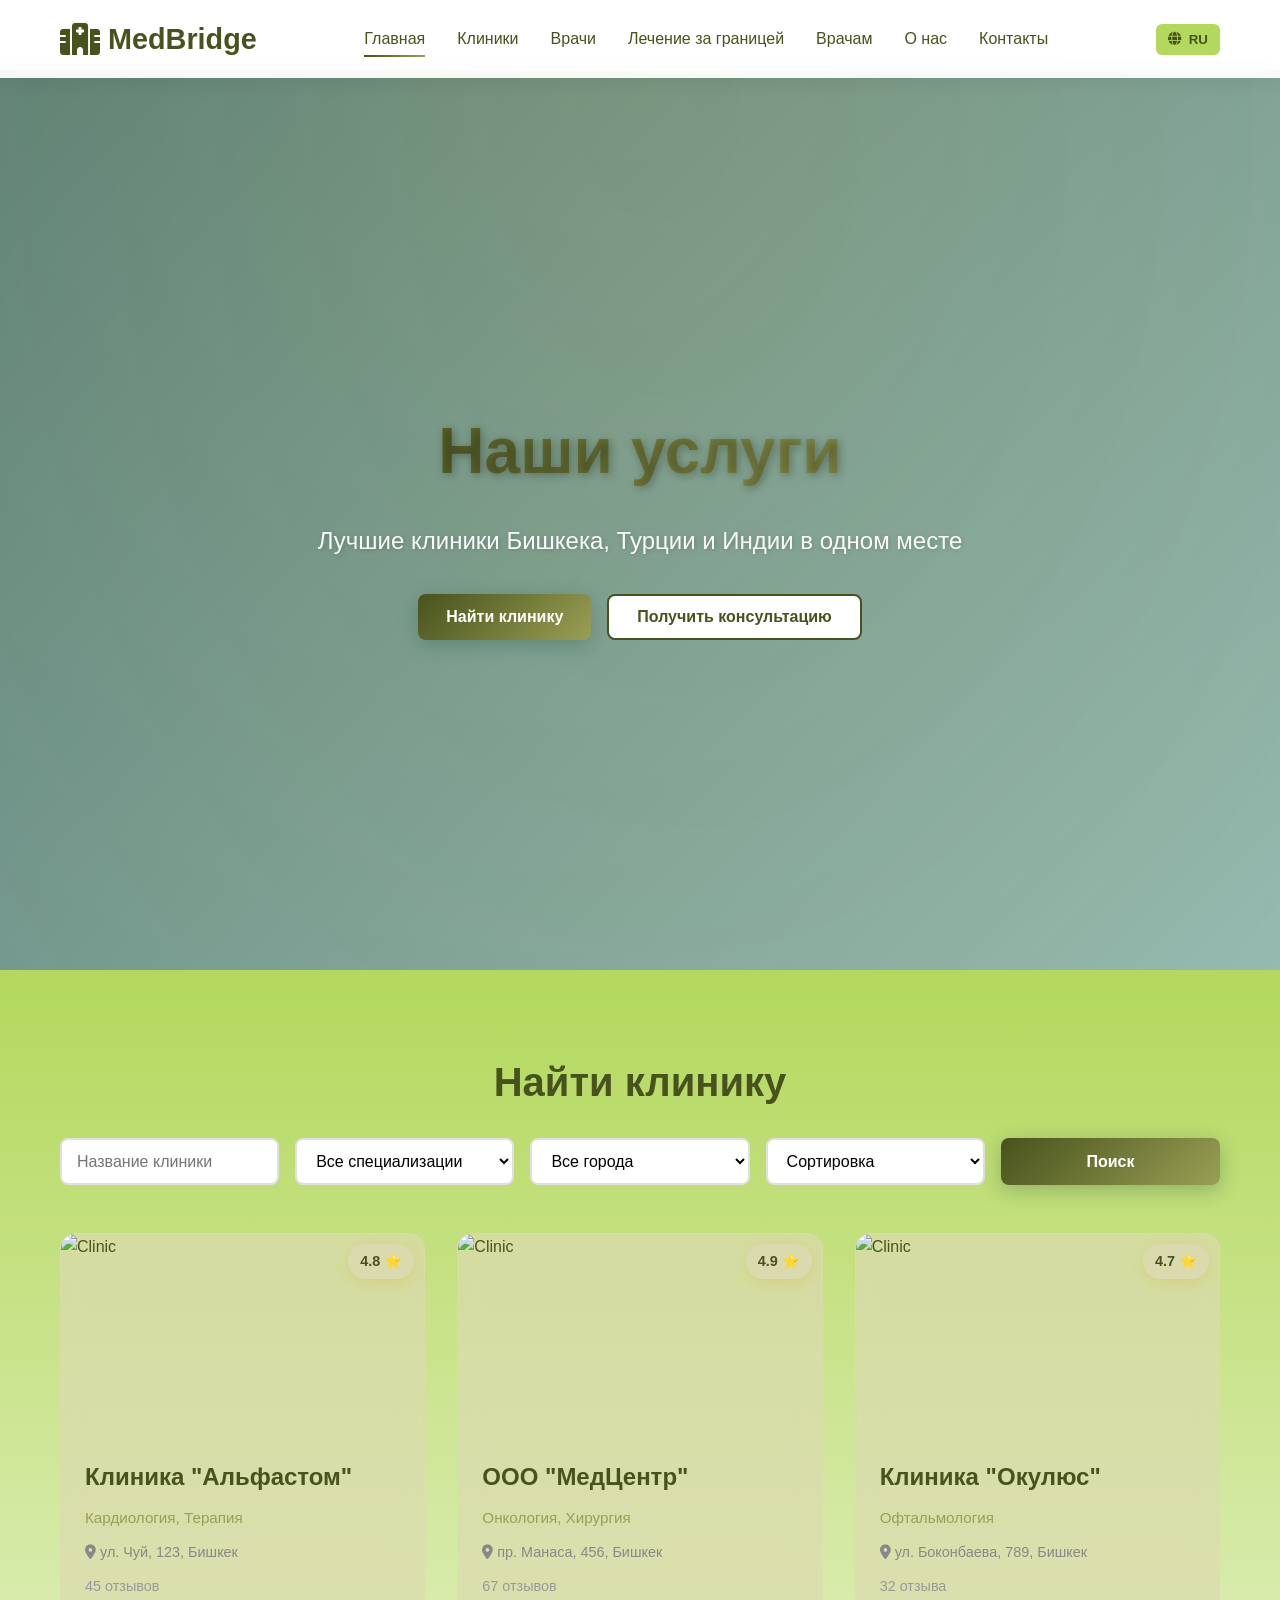
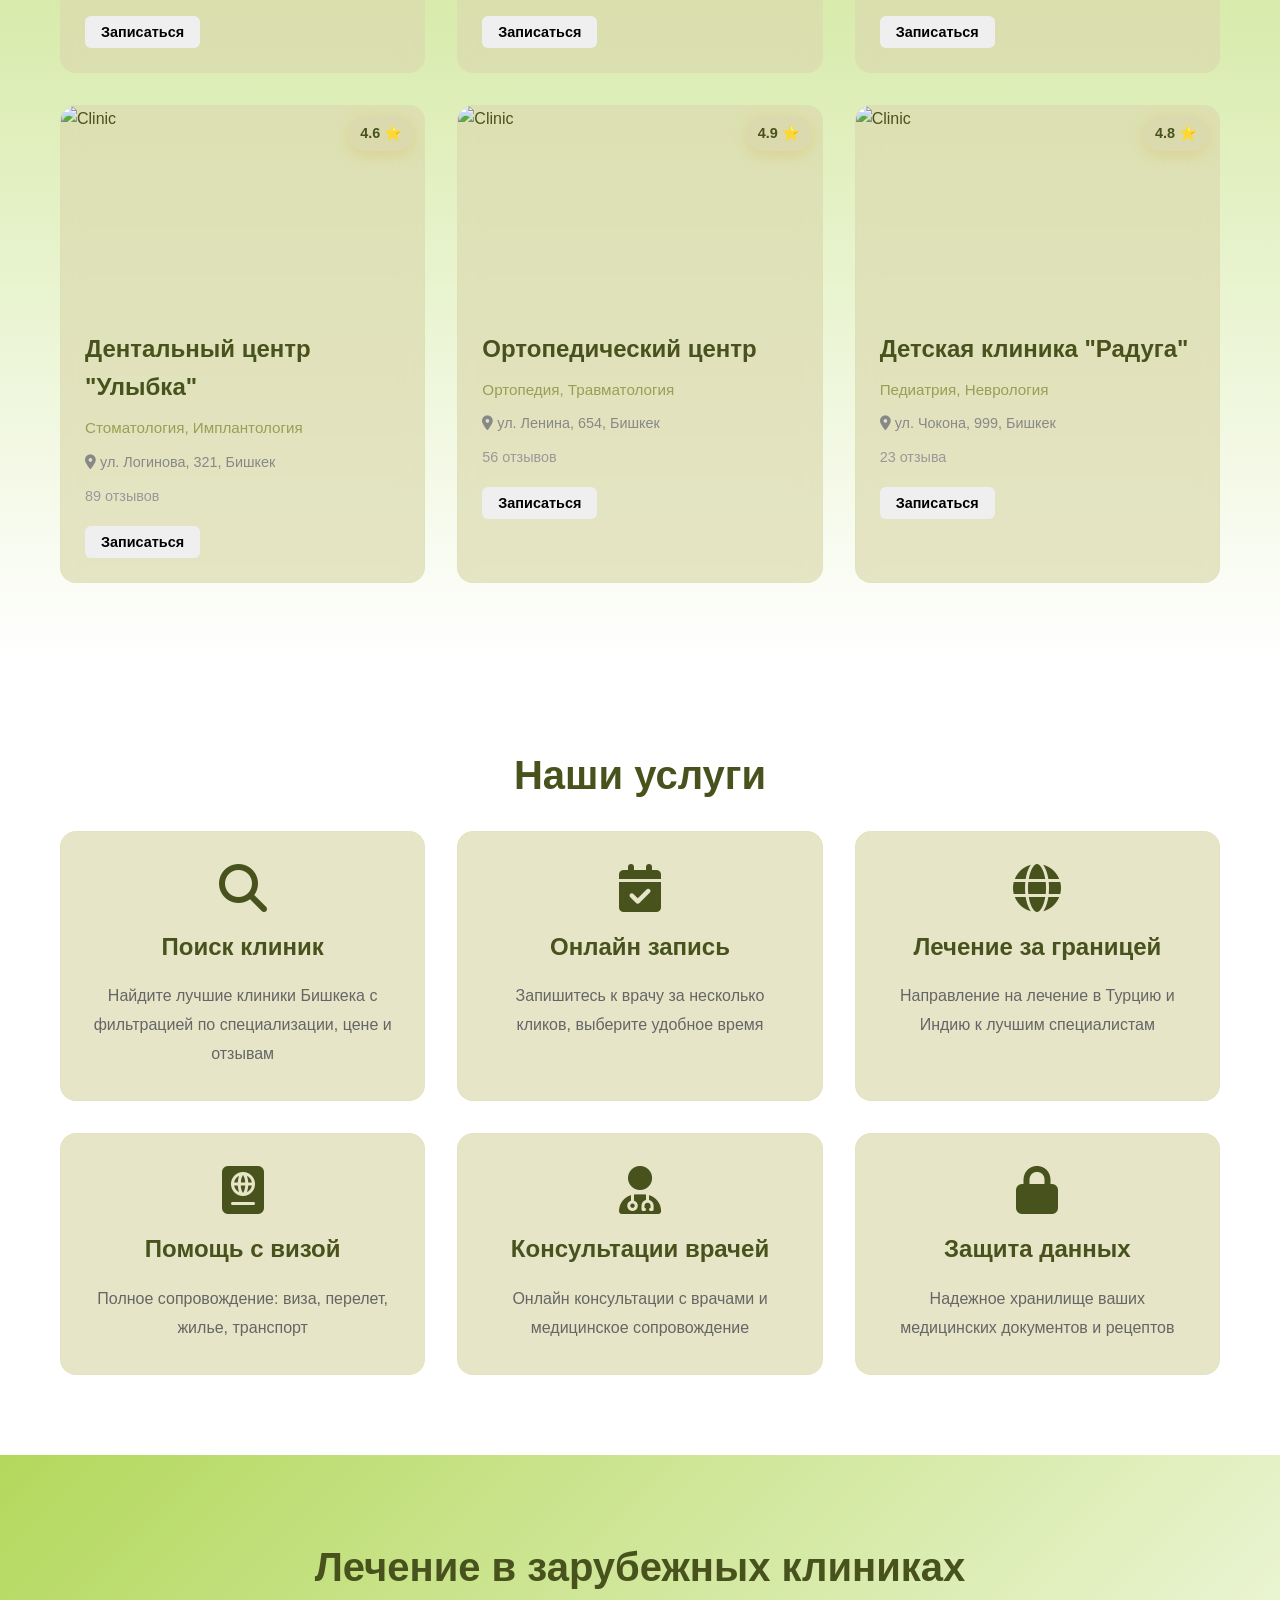
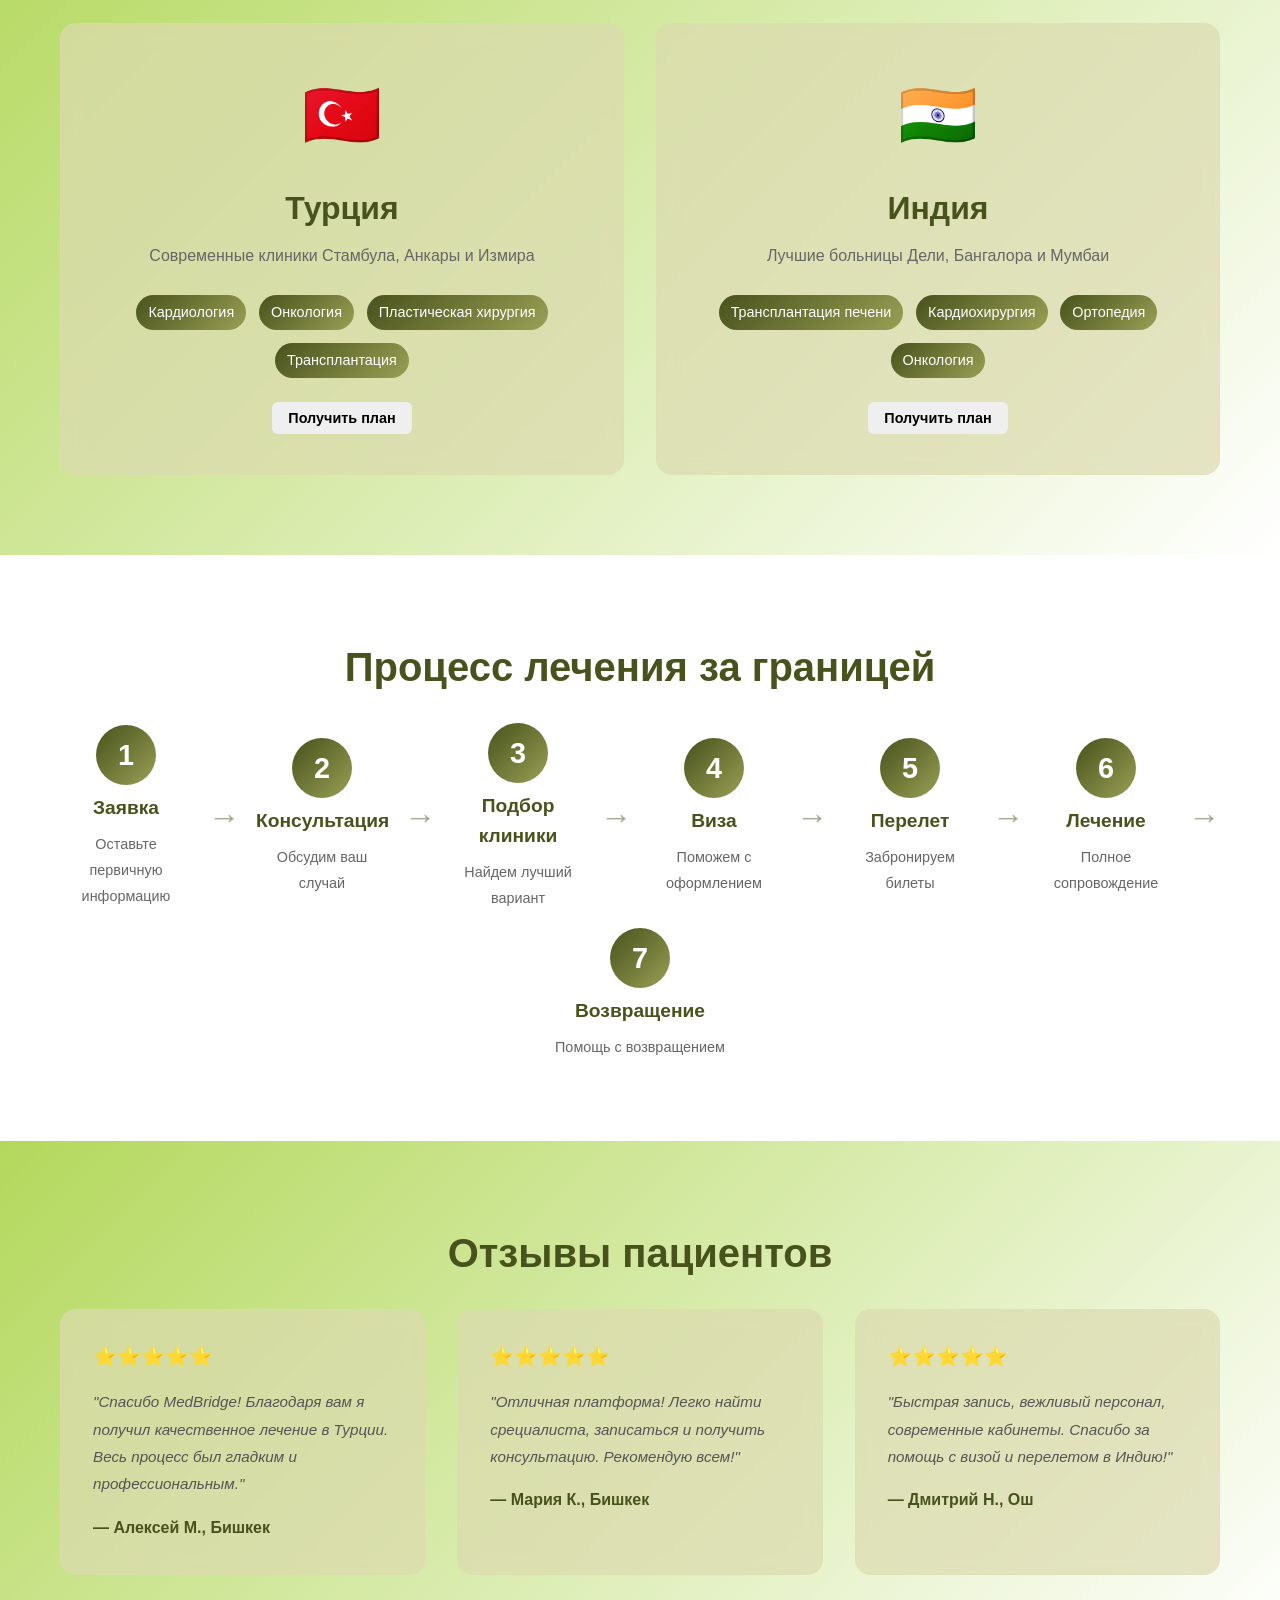
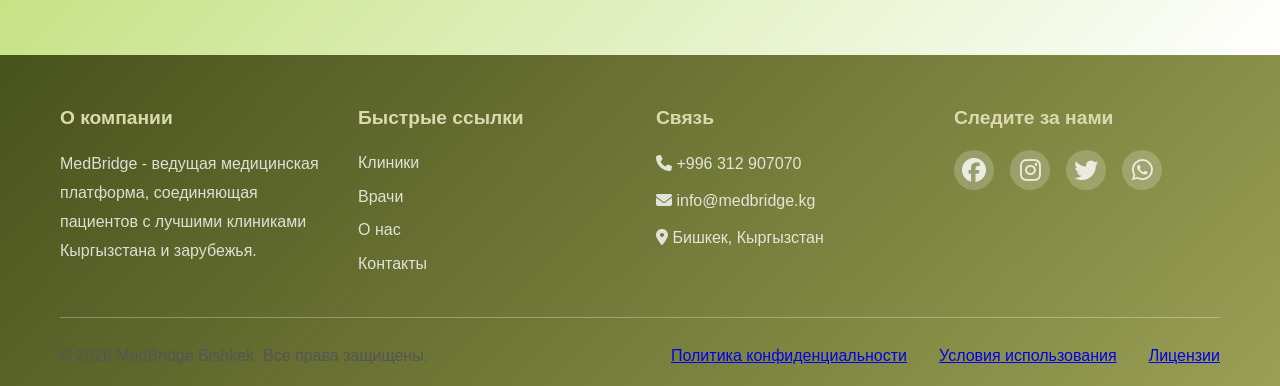
==== us-project-git/index.html @ 0f848c54 "first commit" ====
<!DOCTYPE html>
<html lang="ru">
<head>
    <meta charset="UTF-8">
    <meta name="viewport" content="width=device-width, initial-scale=1.0">
    <title>MedBridge Bishkek - Медицинская платформа</title>
    <link rel="stylesheet" href="styles.css">
    <link rel="stylesheet" href="https://cdnjs.cloudflare.com/ajax/libs/font-awesome/6.4.0/css/all.min.css">
</head>
<body>
    <!-- Header с навигацией -->
    <header class="header">
        <div class="container">
            <div class="header-content">
                <div class="logo">
                    <i class="fas fa-hospital"></i>
                    <span>MedBridge</span>
                </div>
                
                <nav class="nav-menu">
                    <a href="index.html" class="nav-link active" data-i18n="navHome">Главная</a>
                    <a href="clinics.html" class="nav-link" data-i18n="navClinics">Клиники</a>
                    <a href="doctors.html" class="nav-link" data-i18n="navDoctors">Врачи</a>
                    <a href="abroad-treatment.html" class="nav-link" data-i18n="navAbroad">Лечение за границей</a>
                    <a href="doctors-section.html" class="nav-link" data-i18n="navDoctorsSection">Врачам</a>
                    <a href="about-us.html" class="nav-link" data-i18n="navAbout">О нас</a>
                    <a href="#" class="nav-link" data-i18n="navContacts">Контакты</a>
                </nav>

                <div class="header-right">
                    <div class="language-selector">
                        <button class="lang-btn">
                            <i class="fas fa-globe"></i>
                            <span id="currentLang">РУ</span>
                        </button>
                        <div class="lang-menu">
                            <button class="lang-option" data-lang="ru">Русский</button>
                            <button class="lang-option" data-lang="ky">Кыргызский</button>
                            <button class="lang-option" data-lang="en">English</button>
                        </div>
                    </div>
                    <button class="burger-menu">
                        <span></span>
                        <span></span>
                        <span></span>
                    </button>
                </div>
            </div>
        </div>
    </header>

    <!-- Hero Section -->
    <section class="hero">
        <div class="hero-content">
            <h1 class="hero-title" data-i18n="ourServices">Ваш надежный мост к качественной медицине</h1>
            <p class="hero-subtitle">Лучшие клиники Бишкека, Турции и Индии в одном месте</p>
            <div class="hero-buttons">
                <button class="btn btn-primary" onclick="document.getElementById('clinics-search').scrollIntoView({behavior: 'smooth'})">
                    <span data-i18n="findClinic">Найти клинику</span>
                </button>
                <button class="btn btn-secondary" data-i18n="getConsultation">Получить консультацию</button>
            </div>
        </div>
    </section>

    <!-- Поиск клиник -->
    <section class="search-clinics" id="clinics-search">
        <div class="container">
            <h2 data-i18n="findClinic">Найти клинику</h2>
            <div class="search-filters">
                <div class="filter-group">
                    <input type="text" placeholder="Название клиники" class="filter-input" data-i18n-placeholder="clinicName">
                </div>
                <div class="filter-group">
                    <select class="filter-select">
                        <option data-i18n="allSpecialties">Все специализации</option>
                        <option>Кардиология</option>
                        <option>Онкология</option>
                        <option>Стоматология</option>
                        <option>Офтальмология</option>
                        <option>Ортопедия</option>
                    </select>
                </div>
                <div class="filter-group">
                    <select class="filter-select">
                        <option data-i18n="allCities">Все города</option>
                        <option>Бишкек</option>
                        <option>Ош</option>
                    </select>
                </div>
                <div class="filter-group">
                    <select class="filter-select">
                        <option data-i18n="sort">Сортировка</option>
                        <option>По рейтингу</option>
                        <option>По цене</option>
                        <option>Новые</option>
                    </select>
                </div>
                <button class="btn btn-primary" data-i18n="search">Поиск</button>
            </div>

            <!-- Карточки клиник -->
            <div class="clinics-grid">
                <div class="clinic-card glass">
                    <div class="clinic-image">
                        <img src="https://via.placeholder.com/300x200?text=Clinic+1" alt="Clinic">
                        <span class="rating-badge">4.8 ⭐</span>
                    </div>
                    <div class="clinic-info">
                        <h3>Клиника "Альфастом"</h3>
                        <p class="specialty">Кардиология, Терапия</p>
                        <p class="location"><i class="fas fa-map-marker-alt"></i> ул. Чуй, 123, Бишкек</p>
                        <p class="rating-text">45 отзывов</p>
                        <button class="btn btn-small" data-i18n="book">Записаться</button>
                    </div>
                </div>

                <div class="clinic-card glass">
                    <div class="clinic-image">
                        <img src="https://via.placeholder.com/300x200?text=Clinic+2" alt="Clinic">
                        <span class="rating-badge">4.9 ⭐</span>
                    </div>
                    <div class="clinic-info">
                        <h3>ООО "МедЦентр"</h3>
                        <p class="specialty">Онкология, Хирургия</p>
                        <p class="location"><i class="fas fa-map-marker-alt"></i> пр. Манаса, 456, Бишкек</p>
                        <p class="rating-text">67 отзывов</p>
                        <button class="btn btn-small" data-i18n="book">Записаться</button>
                    </div>
                </div>

                <div class="clinic-card glass">
                    <div class="clinic-image">
                        <img src="https://via.placeholder.com/300x200?text=Clinic+3" alt="Clinic">
                        <span class="rating-badge">4.7 ⭐</span>
                    </div>
                    <div class="clinic-info">
                        <h3>Клиника "Окулюс"</h3>
                        <p class="specialty">Офтальмология</p>
                        <p class="location"><i class="fas fa-map-marker-alt"></i> ул. Боконбаева, 789, Бишкек</p>
                        <p class="rating-text">32 отзыва</p>
                        <button class="btn btn-small" data-i18n="book">Записаться</button>
                    </div>
                </div>

                <div class="clinic-card glass">
                    <div class="clinic-image">
                        <img src="https://via.placeholder.com/300x200?text=Clinic+4" alt="Clinic">
                        <span class="rating-badge">4.6 ⭐</span>
                    </div>
                    <div class="clinic-info">
                        <h3>Дентальный центр "Улыбка"</h3>
                        <p class="specialty">Стоматология, Имплантология</p>
                        <p class="location"><i class="fas fa-map-marker-alt"></i> ул. Логинова, 321, Бишкек</p>
                        <p class="rating-text">89 отзывов</p>
                        <button class="btn btn-small" data-i18n="book">Записаться</button>
                    </div>
                </div>

                <div class="clinic-card glass">
                    <div class="clinic-image">
                        <img src="https://via.placeholder.com/300x200?text=Clinic+5" alt="Clinic">
                        <span class="rating-badge">4.9 ⭐</span>
                    </div>
                    <div class="clinic-info">
                        <h3>Ортопедический центр</h3>
                        <p class="specialty">Ортопедия, Травматология</p>
                        <p class="location"><i class="fas fa-map-marker-alt"></i> ул. Ленина, 654, Бишкек</p>
                        <p class="rating-text">56 отзывов</p>
                        <button class="btn btn-small" data-i18n="book">Записаться</button>
                    </div>
                </div>

                <div class="clinic-card glass">
                    <div class="clinic-image">
                        <img src="https://via.placeholder.com/300x200?text=Clinic+6" alt="Clinic">
                        <span class="rating-badge">4.8 ⭐</span>
                    </div>
                    <div class="clinic-info">
                        <h3>Детская клиника "Радуга"</h3>
                        <p class="specialty">Педиатрия, Неврология</p>
                        <p class="location"><i class="fas fa-map-marker-alt"></i> ул. Чокона, 999, Бишкек</p>
                        <p class="rating-text">23 отзыва</p>
                        <button class="btn btn-small" data-i18n="book">Записаться</button>
                    </div>
                </div>
            </div>
        </div>
    </section>

    <!-- Услуги платформы -->
    <section class="services">
        <div class="container">
            <h2 data-i18n="ourServices">Наши услуги</h2>
            <div class="services-grid">
                <div class="service-card glass">
                    <i class="fas fa-search"></i>
                    <h3>Поиск клиник</h3>
                    <p>Найдите лучшие клиники Бишкека с фильтрацией по специализации, цене и отзывам</p>
                </div>

                <div class="service-card glass">
                    <i class="fas fa-calendar-check"></i>
                    <h3>Онлайн запись</h3>
                    <p>Запишитесь к врачу за несколько кликов, выберите удобное время</p>
                </div>

                <div class="service-card glass">
                    <i class="fas fa-globe"></i>
                    <h3>Лечение за границей</h3>
                    <p>Направление на лечение в Турцию и Индию к лучшим специалистам</p>
                </div>

                <div class="service-card glass">
                    <i class="fas fa-passport"></i>
                    <h3>Помощь с визой</h3>
                    <p>Полное сопровождение: виза, перелет, жилье, транспорт</p>
                </div>

                <div class="service-card glass">
                    <i class="fas fa-user-doctor"></i>
                    <h3>Консультации врачей</h3>
                    <p>Онлайн консультации с врачами и медицинское сопровождение</p>
                </div>

                <div class="service-card glass">
                    <i class="fas fa-lock"></i>
                    <h3>Защита данных</h3>
                    <p>Надежное хранилище ваших медицинских документов и рецептов</p>
                </div>
            </div>
        </div>
    </section>

    <!-- Лечение за границей -->
    <section class="abroad-section">
        <div class="container">
            <h2>Лечение в зарубежных клиниках</h2>
            <div class="countries-grid">
                <div class="country-card glass">
                    <div class="country-flag">🇹🇷</div>
                    <h3>Турция</h3>
                    <p class="country-desc">Современные клиники Стамбула, Анкары и Измира</p>
                    <div class="specialties">
                        <span class="specialty-tag">Кардиология</span>
                        <span class="specialty-tag">Онкология</span>
                        <span class="specialty-tag">Пластическая хирургия</span>
                        <span class="specialty-tag">Трансплантация</span>
                    </div>
                    <button class="btn btn-small">Получить план</button>
                </div>

                <div class="country-card glass">
                    <div class="country-flag">🇮🇳</div>
                    <h3>Индия</h3>
                    <p class="country-desc">Лучшие больницы Дели, Бангалора и Мумбаи</p>
                    <div class="specialties">
                        <span class="specialty-tag">Трансплантация печени</span>
                        <span class="specialty-tag">Кардиохирургия</span>
                        <span class="specialty-tag">Ортопедия</span>
                        <span class="specialty-tag">Онкология</span>
                    </div>
                    <button class="btn btn-small">Получить план</button>
                </div>
            </div>
        </div>
    </section>

    <!-- Процесс лечения за границей -->
    <section class="treatment-process">
        <div class="container">
            <h2>Процесс лечения за границей</h2>
            <div class="process-steps">
                <div class="step">
                    <div class="step-number">1</div>
                    <h4>Заявка</h4>
                    <p>Оставьте первичную информацию</p>
                </div>
                <div class="step-arrow">→</div>
                <div class="step">
                    <div class="step-number">2</div>
                    <h4>Консультация</h4>
                    <p>Обсудим ваш случай</p>
                </div>
                <div class="step-arrow">→</div>
                <div class="step">
                    <div class="step-number">3</div>
                    <h4>Подбор клиники</h4>
                    <p>Найдем лучший вариант</p>
                </div>
                <div class="step-arrow">→</div>
                <div class="step">
                    <div class="step-number">4</div>
                    <h4>Виза</h4>
                    <p>Поможем с оформлением</p>
                </div>
                <div class="step-arrow">→</div>
                <div class="step">
                    <div class="step-number">5</div>
                    <h4>Перелет</h4>
                    <p>Забронируем билеты</p>
                </div>
                <div class="step-arrow">→</div>
                <div class="step">
                    <div class="step-number">6</div>
                    <h4>Лечение</h4>
                    <p>Полное сопровождение</p>
                </div>
                <div class="step-arrow">→</div>
                <div class="step">
                    <div class="step-number">7</div>
                    <h4>Возвращение</h4>
                    <p>Помощь с возвращением</p>
                </div>
            </div>
        </div>
    </section>

    <!-- Отзывы пациентов -->
    <section class="reviews">
        <div class="container">
            <h2>Отзывы пациентов</h2>
            <div class="reviews-grid">
                <div class="review-card glass">
                    <div class="review-rating">⭐⭐⭐⭐⭐</div>
                    <p class="review-text">"Спасибо MedBridge! Благодаря вам я получил качественное лечение в Турции. Весь процесс был гладким и профессиональным."</p>
                    <p class="review-author">— Алексей М., Бишкек</p>
                </div>

                <div class="review-card glass">
                    <div class="review-rating">⭐⭐⭐⭐⭐</div>
                    <p class="review-text">"Отличная платформа! Легко найти срециалиста, записаться и получить консультацию. Рекомендую всем!"</p>
                    <p class="review-author">— Мария К., Бишкек</p>
                </div>

                <div class="review-card glass">
                    <div class="review-rating">⭐⭐⭐⭐⭐</div>
                    <p class="review-text">"Быстрая запись, вежливый персонал, современные кабинеты. Спасибо за помощь с визой и перелетом в Индию!"</p>
                    <p class="review-author">— Дмитрий Н., Ош</p>
                </div>
            </div>
        </div>
    </section>

    <!-- Модальное окно записи -->
    <div id="appointmentModal" class="modal">
        <div class="modal-content glass">
            <span class="modal-close">&times;</span>
            <h2>Запись к врачу</h2>
            <form class="appointment-form">
                <input type="text" placeholder="Ваше имя" required>
                <input type="email" placeholder="Ваш email" required>
                <input type="tel" placeholder="Номер телефона" required>
                <select required>
                    <option>Выберите дату</option>
                    <option>2026-03-05</option>
                    <option>2026-03-06</option>
                    <option>2026-03-07</option>
                </select>
                <select required>
                    <option>Выберите время</option>
                    <option>09:00</option>
                    <option>10:00</option>
                    <option>14:00</option>
                    <option>15:30</option>
                </select>
                <textarea placeholder="Описание症состояния" rows="4"></textarea>
                <button type="submit" class="btn btn-primary">Записаться</button>
            </form>
        </div>
    </div>

    <!-- Footer -->
    <footer class="footer">
        <div class="container">
            <div class="footer-grid">
                <div class="footer-section">
                    <h4>О компании</h4>
                    <p>MedBridge - ведущая медицинская платформа, соединяющая пациентов с лучшими клиниками Кыргызстана и зарубежья.</p>
                </div>

                <div class="footer-section">
                    <h4>Быстрые ссылки</h4>
                    <ul>
                        <li><a href="#">Клиники</a></li>
                        <li><a href="#">Врачи</a></li>
                        <li><a href="#">О нас</a></li>
                        <li><a href="#">Контакты</a></li>
                    </ul>
                </div>

                <div class="footer-section">
                    <h4>Связь</h4>
                    <p><i class="fas fa-phone"></i> +996 312 907070</p>
                    <p><i class="fas fa-envelope"></i> info@medbridge.kg</p>
                    <p><i class="fas fa-map-marker-alt"></i> Бишкек, Кыргызстан</p>
                </div>

                <div class="footer-section">
                    <h4>Следите за нами</h4>
                    <div class="social-links">
                        <a href="#"><i class="fab fa-facebook"></i></a>
                        <a href="#"><i class="fab fa-instagram"></i></a>
                        <a href="#"><i class="fab fa-twitter"></i></a>
                        <a href="#"><i class="fab fa-whatsapp"></i></a>
                    </div>
                </div>
            </div>

            <div class="footer-bottom">
                <p>&copy; 2026 MedBridge Bishkek. Все права защищены.</p>
                <div class="footer-links">
                    <a href="#">Политика конфиденциальности</a>
                    <a href="#">Условия использования</a>
                    <a href="#">Лицензии</a>
                </div>
            </div>
        </div>
    </footer>

    <script src="script.js"></script>
</body>
</html>
---- us-project-git/styles.css ----
/* ================================
   ПЕРЕМЕННЫЕ И БАЗОВЫЕ СТИЛИ
   ================================ */

:root {
    /* updated palette: Verdun Green, Green Smoke, Orinoco, Eggshell */
    --primary-color: #48521C;      /* Verdun Green - main dark color */
    --secondary-color: #999F54;    /* Green Smoke - secondary/link color */
    --accent-color: #DBDAAF;       /* Orinoco - accents/highlights */
    --light-bg: #b3d85c;           /* Eggshell - very light background */
    --dark-text: #48521C;          /* dark text same as primary */
    --glass-bg: rgba(220, 218, 175, 0.7);  /* Orinoco translucent */
    --glass-border: rgba(220, 218, 175, 0.3);
    --shadow: 0 10px 40px rgba(72, 82, 28, 0.15);
    --shadow-hover: 0 15px 60px rgba(72, 82, 28, 0.25);
    --transition: all 0.3s cubic-bezier(0.4, 0, 0.2, 1);
}

* {
    margin: 0;
    padding: 0;
    box-sizing: border-box;
}

html {
    scroll-behavior: smooth;
}

body {
    font-family: 'Segoe UI', Tahoma, Geneva, Verdana, sans-serif;
    line-height: 1.6;
    color: var(--dark-text);
    background-color: #ffffff;
    overflow-x: hidden;
}

.container {
    max-width: 1200px;
    margin: 0 auto;
    padding: 0 20px;
}

/* ================================
   ЗАГОЛОВКИ И ТИПОГРАФИЯ
   ================================ */

h1 {
    font-size: 3.5rem;
    font-weight: 700;
    margin-bottom: 1rem;
    background: linear-gradient(135deg, var(--primary-color), var(--secondary-color));
    -webkit-background-clip: text;
    -webkit-text-fill-color: transparent;
    background-clip: text;
}

h2 {
    font-size: 2.5rem;
    font-weight: 700;
    color: var(--primary-color);
    margin-bottom: 1.5rem;
    text-align: center;
}

h3 {
    font-size: 1.5rem;
    font-weight: 600;
    color: var(--primary-color);
    margin-bottom: 0.5rem;
}

h4 {
    font-size: 1.2rem;
    font-weight: 600;
    color: var(--dark-text);
}

p {
    font-size: 1rem;
    line-height: 1.8;
    color: #555;
}

/* ================================
   КНОПКИ
   ================================ */

.btn {
    padding: 12px 28px;
    border: none;
    border-radius: 8px;
    font-size: 1rem;
    font-weight: 600;
    cursor: pointer;
    transition: var(--transition);
    position: relative;
    overflow: hidden;
}

.btn::before {
    content: '';
    position: absolute;
    top: 50%;
    left: 50%;
    width: 0;
    height: 0;
    border-radius: 50%;
    background: rgba(255, 255, 255, 0.5);
    transform: translate(-50%, -50%);
    transition: width 0.6s, height 0.6s;
    pointer-events: none;
}

.btn:active::before {
    width: 300px;
    height: 300px;
}

.btn-primary {
    background: linear-gradient(135deg, var(--primary-color), var(--secondary-color));
    color: white;
    box-shadow: 0 5px 20px rgba(26, 77, 62, 0.3);
}

.btn-primary:hover {
    transform: translateY(-3px);
    box-shadow: 0 8px 30px rgba(26, 77, 62, 0.4);
}

.btn-primary:active {
    transform: translateY(-1px);
}

.btn-secondary {
    background: white;
    color: var(--primary-color);
    border: 2px solid var(--primary-color);
}

.btn-secondary:hover {
    background: var(--light-bg);
    transform: translateY(-3px);
    box-shadow: 0 8px 30px rgba(26, 77, 62, 0.2);
}

.btn-small {
    padding: 8px 16px;
    font-size: 0.9rem;
    border-radius: 6px;
}

/* ================================
   HEADER И НАВИГАЦИЯ
   ================================ */

.header {
    position: fixed;
    top: 0;
    left: 0;
    right: 0;
    background: rgba(255, 255, 255, 0.92);
    backdrop-filter: blur(10px);
    z-index: 1000;
    box-shadow: 0 2px 20px rgba(0, 0, 0, 0.08);
    animation: slideDown 0.5s ease-out;
}

@keyframes slideDown {
    from {
        transform: translateY(-100%);
        opacity: 0;
    }
    to {
        transform: translateY(0);
        opacity: 1;
    }
}

.header-content {
    display: flex;
    justify-content: space-between;
    align-items: center;
    padding: 1rem 0;
}

.logo {
    display: flex;
    align-items: center;
    gap: 0.5rem;
    font-size: 1.8rem;
    font-weight: 700;
    color: var(--primary-color);
    cursor: pointer;
    transition: var(--transition);
}

.logo:hover {
    transform: scale(1.05);
}

.logo i {
    font-size: 2rem;
}

.nav-menu {
    display: flex;
    gap: 2rem;
    flex: 1;
    justify-content: center;
}

.nav-link {
    text-decoration: none;
    color: var(--dark-text);
    font-weight: 500;
    position: relative;
    transition: var(--transition);
}

.nav-link::after {
    content: '';
    position: absolute;
    bottom: -5px;
    left: 0;
    width: 0;
    height: 2px;
    background: linear-gradient(90deg, var(--primary-color), var(--secondary-color));
    transition: width 0.3s ease;
}

.nav-link:hover {
    color: var(--primary-color);
    transform: translateY(-2px);
}

.nav-link:hover::after {
    width: 100%;
}

.nav-link.active {
    color: var(--primary-color);
}

.nav-link.active::after {
    width: 100%;
}

.header-right {
    display: flex;
    align-items: center;
    gap: 1.5rem;
}

/* ================================
   ЯЗЫКОВОЙ СЕЛЕКТОР
   ================================ */

.language-selector {
    position: relative;
}

.lang-btn {
    background: var(--light-bg);
    border: none;
    padding: 8px 12px;
    border-radius: 6px;
    cursor: pointer;
    display: flex;
    align-items: center;
    gap: 0.5rem;
    font-weight: 600;
    color: var(--primary-color);
    transition: var(--transition);
}

.lang-btn:hover {
    background: var(--primary-color);
    color: white;
    transform: scale(1.05);
}

.lang-menu {
    position: absolute;
    top: 120%;
    right: 0;
    background: white;
    border-radius: 8px;
    box-shadow: var(--shadow);
    overflow: hidden;
    min-width: 150px;
    opacity: 0;
    visibility: hidden;
    transform: translateY(-10px);
    transition: var(--transition);
    z-index: 2000;
}

.language-selector:hover .lang-menu {
    opacity: 1;
    visibility: visible;
    transform: translateY(0);
}

.lang-option {
    display: block;
    width: 100%;
    padding: 10px 15px;
    border: none;
    background: none;
    cursor: pointer;
    text-align: left;
    transition: var(--transition);
}

.lang-option:hover {
    background: var(--light-bg);
    color: var(--primary-color);
}

/* ================================
   БУРГЕР МЕНЮ (МОБИЛЬНЫЙ)
   ================================ */

.burger-menu {
    display: none;
    flex-direction: column;
    background: none;
    border: none;
    cursor: pointer;
    gap: 5px;
}

.burger-menu span {
    width: 25px;
    height: 3px;
    background: var(--primary-color);
    border-radius: 3px;
    transition: var(--transition);
}

/* ================================
   HERO SECTION
   ================================ */

.hero {
    height: 100vh;
    background: linear-gradient(135deg, 
        rgba(26, 77, 62, 0.7) 0%, 
        rgba(45, 117, 96, 0.5) 100%), 
    url('https://via.placeholder.com/1920x1080?text=Medical+Clinic') center/cover;
    display: flex;
    align-items: center;
    justify-content: center;
    text-align: center;
    margin-top: 70px;
    position: relative;
    overflow: hidden;
}

.hero::before {
    content: '';
    position: absolute;
    top: 0;
    left: 0;
    right: 0;
    bottom: 0;
    background: radial-gradient(ellipse at top, rgba(212, 175, 55, 0.1), transparent);
    pointer-events: none;
}

.hero-content {
    position: relative;
    z-index: 1;
    animation: fadeInUp 0.8s ease-out;
}

@keyframes fadeInUp {
    from {
        opacity: 0;
        transform: translateY(30px);
    }
    to {
        opacity: 1;
        transform: translateY(0);
    }
}

.hero-title {
    font-size: 4rem;
    font-weight: 800;
    color: white;
    margin-bottom: 1rem;
    text-shadow: 2px 2px 10px rgba(0, 0, 0, 0.3);
    animation: slideInDown 0.8s ease-out;
}

@keyframes slideInDown {
    from {
        opacity: 0;
        transform: translateY(-30px);
    }
    to {
        opacity: 1;
        transform: translateY(0);
    }
}

.hero-subtitle {
    font-size: 1.5rem;
    color: rgba(255, 255, 255, 0.95);
    margin-bottom: 2rem;
    text-shadow: 1px 1px 5px rgba(0, 0, 0, 0.2);
    animation: slideInUp 0.8s ease-out 0.1s both;
}

@keyframes slideInUp {
    from {
        opacity: 0;
        transform: translateY(30px);
    }
    to {
        opacity: 1;
        transform: translateY(0);
    }
}

.hero-buttons {
    display: flex;
    gap: 1rem;
    justify-content: center;
    animation: slideInUp 0.8s ease-out 0.2s both;
}

/* ================================
   СЕКЦИИ
   ================================ */

section {
    padding: 5rem 0;
}

/* ================================
   ПОИСК КЛИНИК
   ================================ */

.search-clinics {
    background: linear-gradient(180deg, var(--light-bg) 0%, white 100%);
}

.search-filters {
    display: grid;
    grid-template-columns: repeat(auto-fit, minmax(200px, 1fr));
    gap: 1rem;
    margin-bottom: 3rem;
}

.filter-group {
    display: flex;
}

.filter-input,
.filter-select {
    width: 100%;
    padding: 12px 15px;
    border: 2px solid #e0e0e0;
    border-radius: 8px;
    font-size: 1rem;
    transition: var(--transition);
    background: white;
}

.filter-input:focus,
.filter-select:focus {
    outline: none;
    border-color: var(--primary-color);
    box-shadow: 0 0 0 3px rgba(26, 77, 62, 0.1);
}

.clinics-grid {
    display: grid;
    grid-template-columns: repeat(auto-fill, minmax(300px, 1fr));
    gap: 2rem;
}

/* ================================
   СТЕКЛЯННЫЙ ЭФФЕКТ (GLASSMORPHISM)
   ================================ */

.glass {
    background: var(--glass-bg);
    backdrop-filter: blur(10px);
    border: 1px solid var(--glass-border);
    border-radius: 16px;
}

/* ================================
   КАРТОЧКИ КЛИНИК
   ================================ */

.clinic-card {
    overflow: hidden;
    cursor: pointer;
    transition: var(--transition);
    animation: fadeIn 0.6s ease-out;
}

@keyframes fadeIn {
    from {
        opacity: 0;
        transform: translateY(20px);
    }
    to {
        opacity: 1;
        transform: translateY(0);
    }
}

.clinic-card:hover {
    transform: translateY(-10px);
    box-shadow: var(--shadow-hover);
}

.clinic-image {
    position: relative;
    overflow: hidden;
    height: 200px;
}

.clinic-image img {
    width: 100%;
    height: 100%;
    object-fit: cover;
    transition: var(--transition);
}

.clinic-card:hover .clinic-image img {
    transform: scale(1.1);
}

.rating-badge {
    position: absolute;
    top: 10px;
    right: 10px;
    background: var(--accent-color);
    color: var(--primary-color);
    padding: 6px 12px;
    border-radius: 20px;
    font-weight: 700;
    font-size: 0.9rem;
    box-shadow: 0 4px 15px rgba(212, 175, 55, 0.3);
}

.clinic-info {
    padding: 1.5rem;
}

.clinic-info h3 {
    margin-bottom: 0.5rem;
}

.specialty {
    color: var(--secondary-color);
    font-size: 0.95rem;
    margin-bottom: 0.5rem;
    font-weight: 500;
}

.location {
    color: #888;
    font-size: 0.9rem;
    margin-bottom: 0.5rem;
}

.rating-text {
    color: #999;
    font-size: 0.9rem;
    margin-bottom: 1rem;
}

/* ================================
   УСЛУГИ
   ================================ */

.services {
    background: white;
}

.services-grid {
    display: grid;
    grid-template-columns: repeat(auto-fit, minmax(300px, 1fr));
    gap: 2rem;
}

.service-card {
    padding: 2rem;
    text-align: center;
    transition: var(--transition);
    animation: fadeIn 0.6s ease-out;
}

.service-card:hover {
    transform: translateY(-10px);
    box-shadow: var(--shadow-hover);
}

.service-card i {
    font-size: 3rem;
    color: var(--primary-color);
    margin-bottom: 1rem;
    display: block;
    transition: var(--transition);
}

.service-card:hover i {
    color: var(--secondary-color);
    transform: scale(1.2) rotate(10deg);
}

.service-card h3 {
    margin-bottom: 1rem;
}

.service-card p {
    color: #666;
}

/* ================================
   ЛЕЧЕНИЕ ЗА ГРАНИЦЕЙ
   ================================ */

.abroad-section {
    background: linear-gradient(135deg, var(--light-bg) 0%, white 100%);
}

.countries-grid {
    display: grid;
    grid-template-columns: repeat(auto-fit, minmax(350px, 1fr));
    gap: 2rem;
}

.country-card {
    padding: 2.5rem;
    text-align: center;
    transition: var(--transition);
    animation: fadeIn 0.6s ease-out;
}

.country-card:hover {
    transform: translateY(-15px);
    box-shadow: var(--shadow-hover);
}

.country-flag {
    font-size: 4rem;
    margin-bottom: 1rem;
    display: inline-block;
    animation: bounce 2s ease-in-out infinite;
}

@keyframes bounce {
    0%, 100% { transform: translateY(0); }
    50% { transform: translateY(-10px); }
}

.country-card h3 {
    font-size: 2rem;
    margin-bottom: 0.5rem;
}

.country-desc {
    color: #666;
    margin-bottom: 1.5rem;
}

.specialties {
    display: flex;
    flex-wrap: wrap;
    gap: 0.8rem;
    justify-content: center;
    margin-bottom: 1.5rem;
}

.specialty-tag {
    background: linear-gradient(135deg, var(--primary-color), var(--secondary-color));
    color: white;
    padding: 6px 12px;
    border-radius: 20px;
    font-size: 0.9rem;
    font-weight: 500;
    transition: var(--transition);
}

.specialty-tag:hover {
    transform: scale(1.05);
}

/* ================================
   ПРОЦЕСС ЛЕЧЕНИЯ
   ================================ */

.treatment-process {
    background: white;
}

.process-steps {
    display: flex;
    justify-content: space-between;
    align-items: center;
    flex-wrap: wrap;
    gap: 1rem;
}

.step {
    flex: 1;
    min-width: 120px;
    text-align: center;
    animation: fadeIn 0.6s ease-out;
}

.step-number {
    width: 60px;
    height: 60px;
    background: linear-gradient(135deg, var(--primary-color), var(--secondary-color));
    color: white;
    border-radius: 50%;
    display: flex;
    align-items: center;
    justify-content: center;
    font-size: 1.8rem;
    font-weight: 700;
    margin: 0 auto 0.5rem;
    transition: var(--transition);
}

.step:hover .step-number {
    transform: scale(1.1) rotate(360deg);
}

.step h4 {
    margin-bottom: 0.5rem;
}

.step p {
    font-size: 0.9rem;
    color: #666;
}

.step-arrow {
    color: var(--primary-color);
    font-size: 2rem;
    opacity: 0.5;
    transition: var(--transition);
}

.step-arrow:hover {
    transform: scaleX(1.5);
    opacity: 1;
}

/* ================================
   ОТЗЫВЫ
   ================================ */

.reviews {
    background: linear-gradient(135deg, var(--light-bg) 0%, white 100%);
}

.reviews-grid {
    display: grid;
    grid-template-columns: repeat(auto-fit, minmax(300px, 1fr));
    gap: 2rem;
}

.review-card {
    padding: 2rem;
    transition: var(--transition);
    animation: fadeIn 0.6s ease-out;
}

.review-card:hover {
    transform: translateY(-10px);
    box-shadow: var(--shadow-hover);
}

.review-rating {
    font-size: 1.2rem;
    margin-bottom: 1rem;
    color: var(--accent-color);
}

.review-text {
    font-size: 0.95rem;
    font-style: italic;
    margin-bottom: 1rem;
    line-height: 1.8;
}

.review-author {
    font-weight: 600;
    color: var(--primary-color);
}

/* ================================
   МОДАЛЬНОЕ ОКНО
   ================================ */

.modal {
    display: none;
    position: fixed;
    z-index: 2000;
    left: 0;
    top: 0;
    width: 100%;
    height: 100%;
    background-color: rgba(0, 0, 0, 0.5);
    backdrop-filter: blur(5px);
    animation: fadeIn 0.3s ease-out;
}

.modal-content {
    background: white;
    margin: 10% auto;
    padding: 2rem;
    border-radius: 16px;
    width: 90%;
    max-width: 500px;
    animation: slideInUp 0.5s ease-out;
    box-shadow: var(--shadow-hover);
}

.modal-close {
    color: #aaa;
    float: right;
    font-size: 2rem;
    font-weight: bold;
    cursor: pointer;
    transition: var(--transition);
}

.modal-close:hover {
    color: var(--primary-color);
}

.appointment-form {
    display: flex;
    flex-direction: column;
    gap: 1rem;
    margin-top: 1.5rem;
}

.appointment-form input,
.appointment-form select,
.appointment-form textarea {
    padding: 12px 15px;
    border: 2px solid #e0e0e0;
    border-radius: 8px;
    font-size: 1rem;
    font-family: inherit;
    transition: var(--transition);
}

.appointment-form input:focus,
.appointment-form select:focus,
.appointment-form textarea:focus {
    outline: none;
    border-color: var(--primary-color);
    box-shadow: 0 0 0 3px rgba(26, 77, 62, 0.1);
}

/* ================================
   FOOTER
   ================================ */

.footer {
    background: linear-gradient(135deg, var(--primary-color) 0%, var(--secondary-color) 100%);
    color: white;
    padding: 3rem 0 1rem;
}

.footer-grid {
    display: grid;
    grid-template-columns: repeat(auto-fit, minmax(250px, 1fr));
    gap: 2rem;
    margin-bottom: 2rem;
}

.footer-section h4 {
    color: var(--accent-color);
    margin-bottom: 1rem;
}

.footer-section p {
    color: rgba(255, 255, 255, 0.8);
    margin-bottom: 0.5rem;
}

.footer-section a {
    color: rgba(255, 255, 255, 0.8);
    text-decoration: none;
    transition: var(--transition);
}

.footer-section a:hover {
    color: var(--accent-color);
    transform: translateX(5px);
}

.footer-section ul {
    list-style: none;
}

.footer-section ul li {
    margin-bottom: 0.5rem;
}

.social-links {
    display: flex;
    gap: 1rem;
    font-size: 1.5rem;
}

.social-links a {
    display: inline-flex;
    align-items: center;
    justify-content: center;
    width: 40px;
    height: 40px;
    background: rgba(255, 255, 255, 0.2);
    border-radius: 50%;
    transition: var(--transition);
}

.social-links a:hover {
    background: var(--accent-color);
    color: var(--primary-color);
    transform: translateY(-5px);
}

.footer-bottom {
    border-top: 1px solid rgba(255, 255, 255, 0.3);
    padding-top: 1.5rem;
    display: flex;
    justify-content: space-between;
    align-items: center;
    flex-wrap: wrap;
    gap: 1rem;
}

.footer-links {
    display: flex;
    gap: 2rem;
}

/* ================================
   АДАПТИВНЫЙ ДИЗАЙН
   ================================ */

@media (max-width: 768px) {
    h1 {
        font-size: 2.5rem;
    }

    h2 {
        font-size: 2rem;
    }

    .nav-menu {
        display: none;
    }

    .burger-menu {
        display: flex;
    }

    .hero-title {
        font-size: 2rem;
    }

    .hero-subtitle {
        font-size: 1.1rem;
    }

    .hero-buttons {
        flex-direction: column;
    }

    .search-filters {
        grid-template-columns: 1fr;
    }

    .clinics-grid {
        grid-template-columns: 1fr;
    }

    .process-steps {
        flex-direction: column;
    }

    .step-arrow {
        display: none;
    }

    .footer-bottom {
        flex-direction: column;
        text-align: center;
    }

    .footer-links {
        flex-direction: column;
        gap: 0.5rem;
    }
}

@media (max-width: 480px) {
    h1 {
        font-size: 1.8rem;
    }

    h2 {
        font-size: 1.5rem;
    }

    .hero-title {
        font-size: 1.5rem;
    }

    .hero-subtitle {
        font-size: 1rem;
    }

    .btn {
        padding: 10px 20px;
        font-size: 0.9rem;
    }

    .hero-buttons {
        gap: 0.5rem;
    }

    section {
        padding: 3rem 0;
    }

    h4 {
        font-size: 1.1rem;
    }
}

/* ================================
   УТИЛИТЫ И ЭФФЕКТЫ
   ================================ */

.underline-text {
    position: relative;
    display: inline-block;
}

.underline-text::after {
    content: '';
    position: absolute;
    width: 0;
    height: 3px;
    background: linear-gradient(90deg, var(--primary-color), var(--secondary-color));
    bottom: -5px;
    left: 0;
    transition: width 0.3s ease;
}

.underline-text:hover::after {
    width: 100%;
}

/* Scroll animations */
.fade-in-on-scroll {
    opacity: 0;
    transform: translateY(30px);
    animation: fadeInUp 0.6s ease-out forwards;
}

/* Parallax effect */
.parallax {
    background-attachment: fixed;
    background-size: cover;
    background-repeat: no-repeat;
}

/* Loading animation */
@keyframes loading {
    0% { transform: rotate(0deg); }
    100% { transform: rotate(360deg); }
}

.loader {
    border: 4px solid rgba(26, 77, 62, 0.1);
    border-radius: 50%;
    border-top: 4px solid var(--primary-color);
    width: 40px;
    height: 40px;
    animation: loading 1s linear infinite;
}
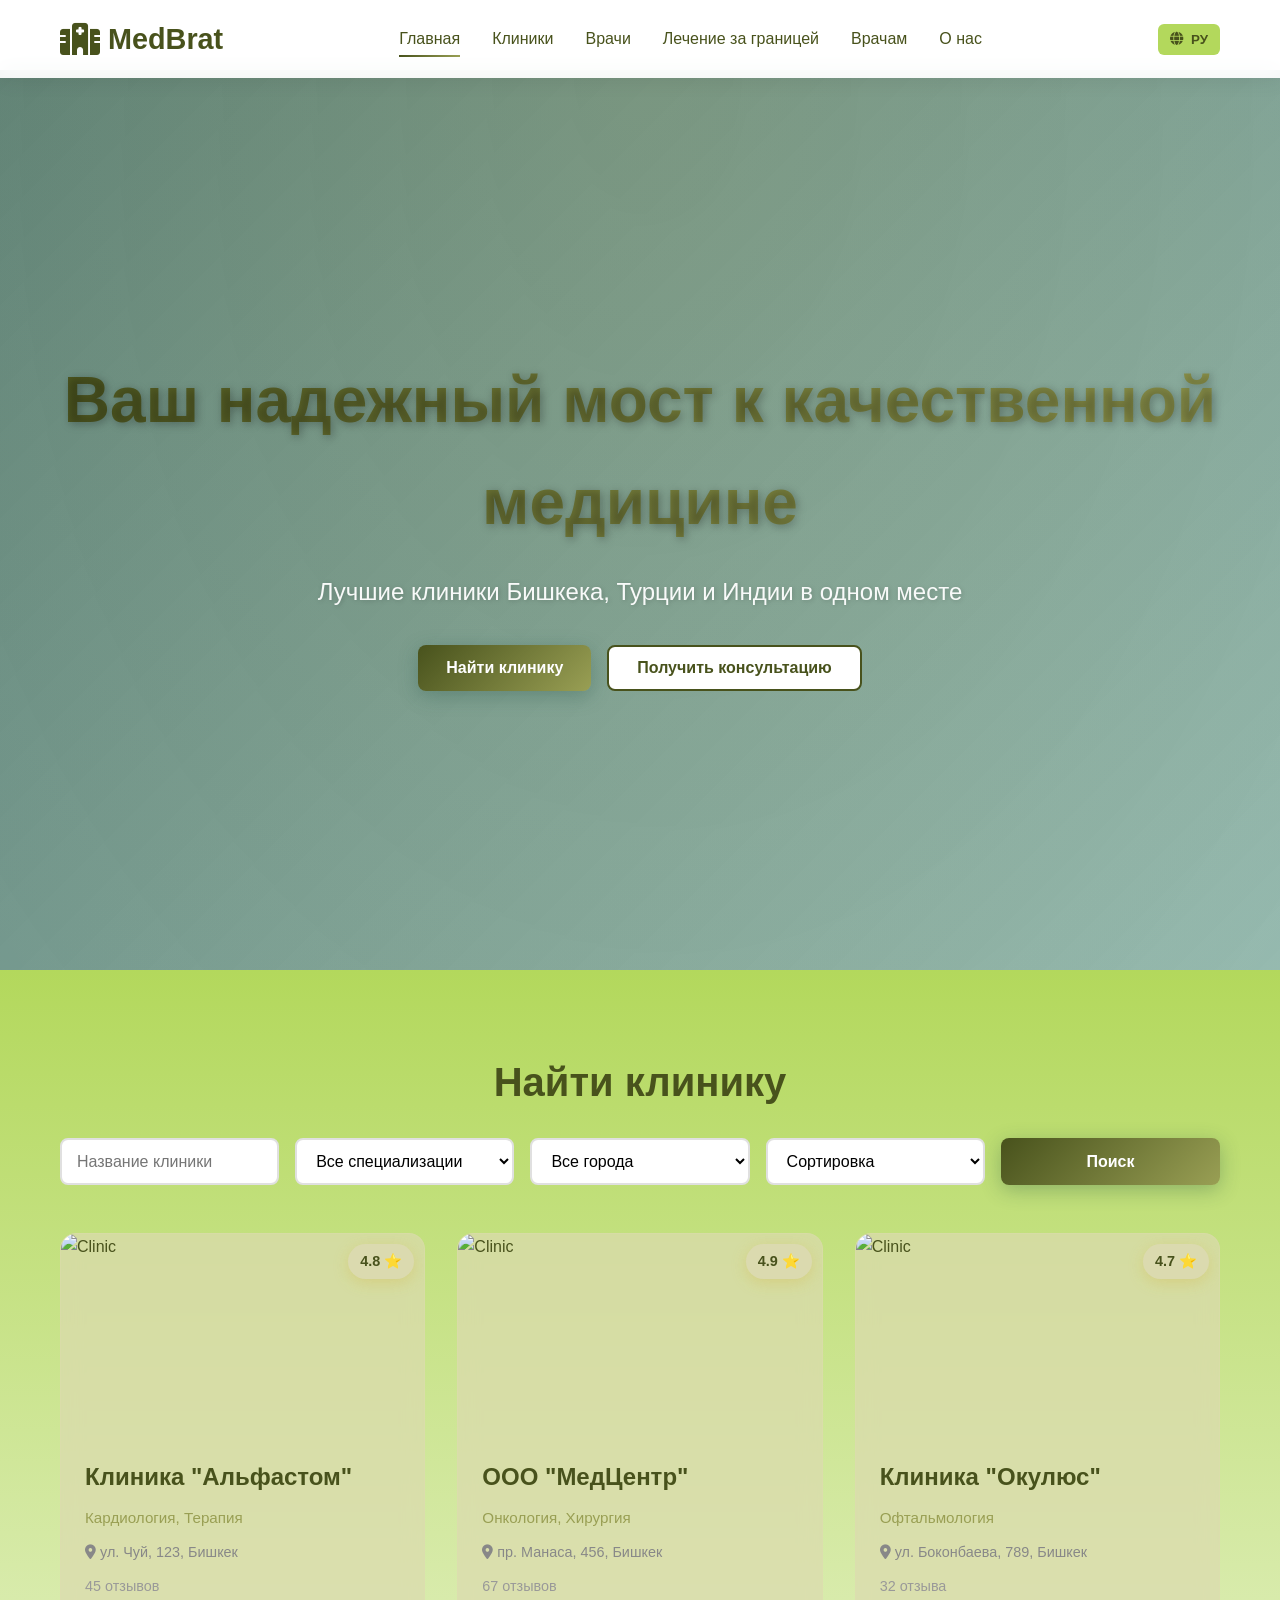
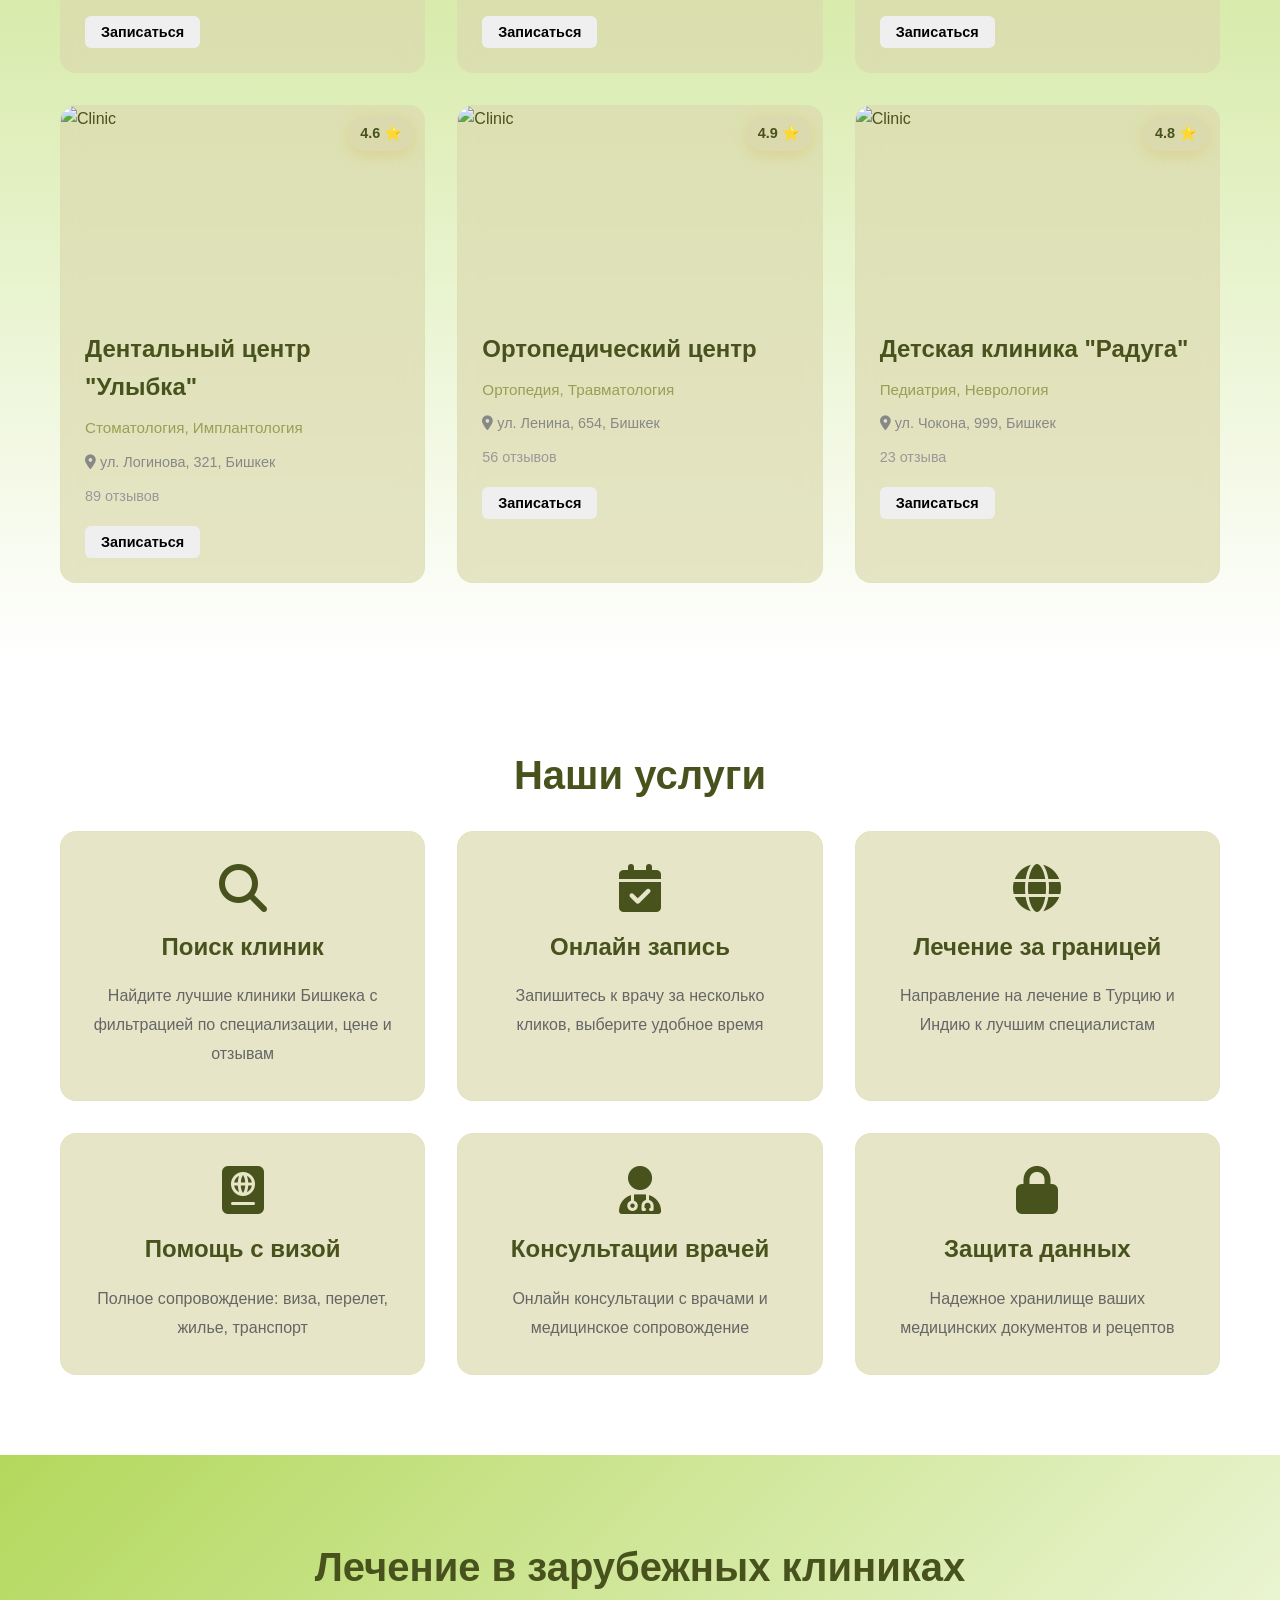
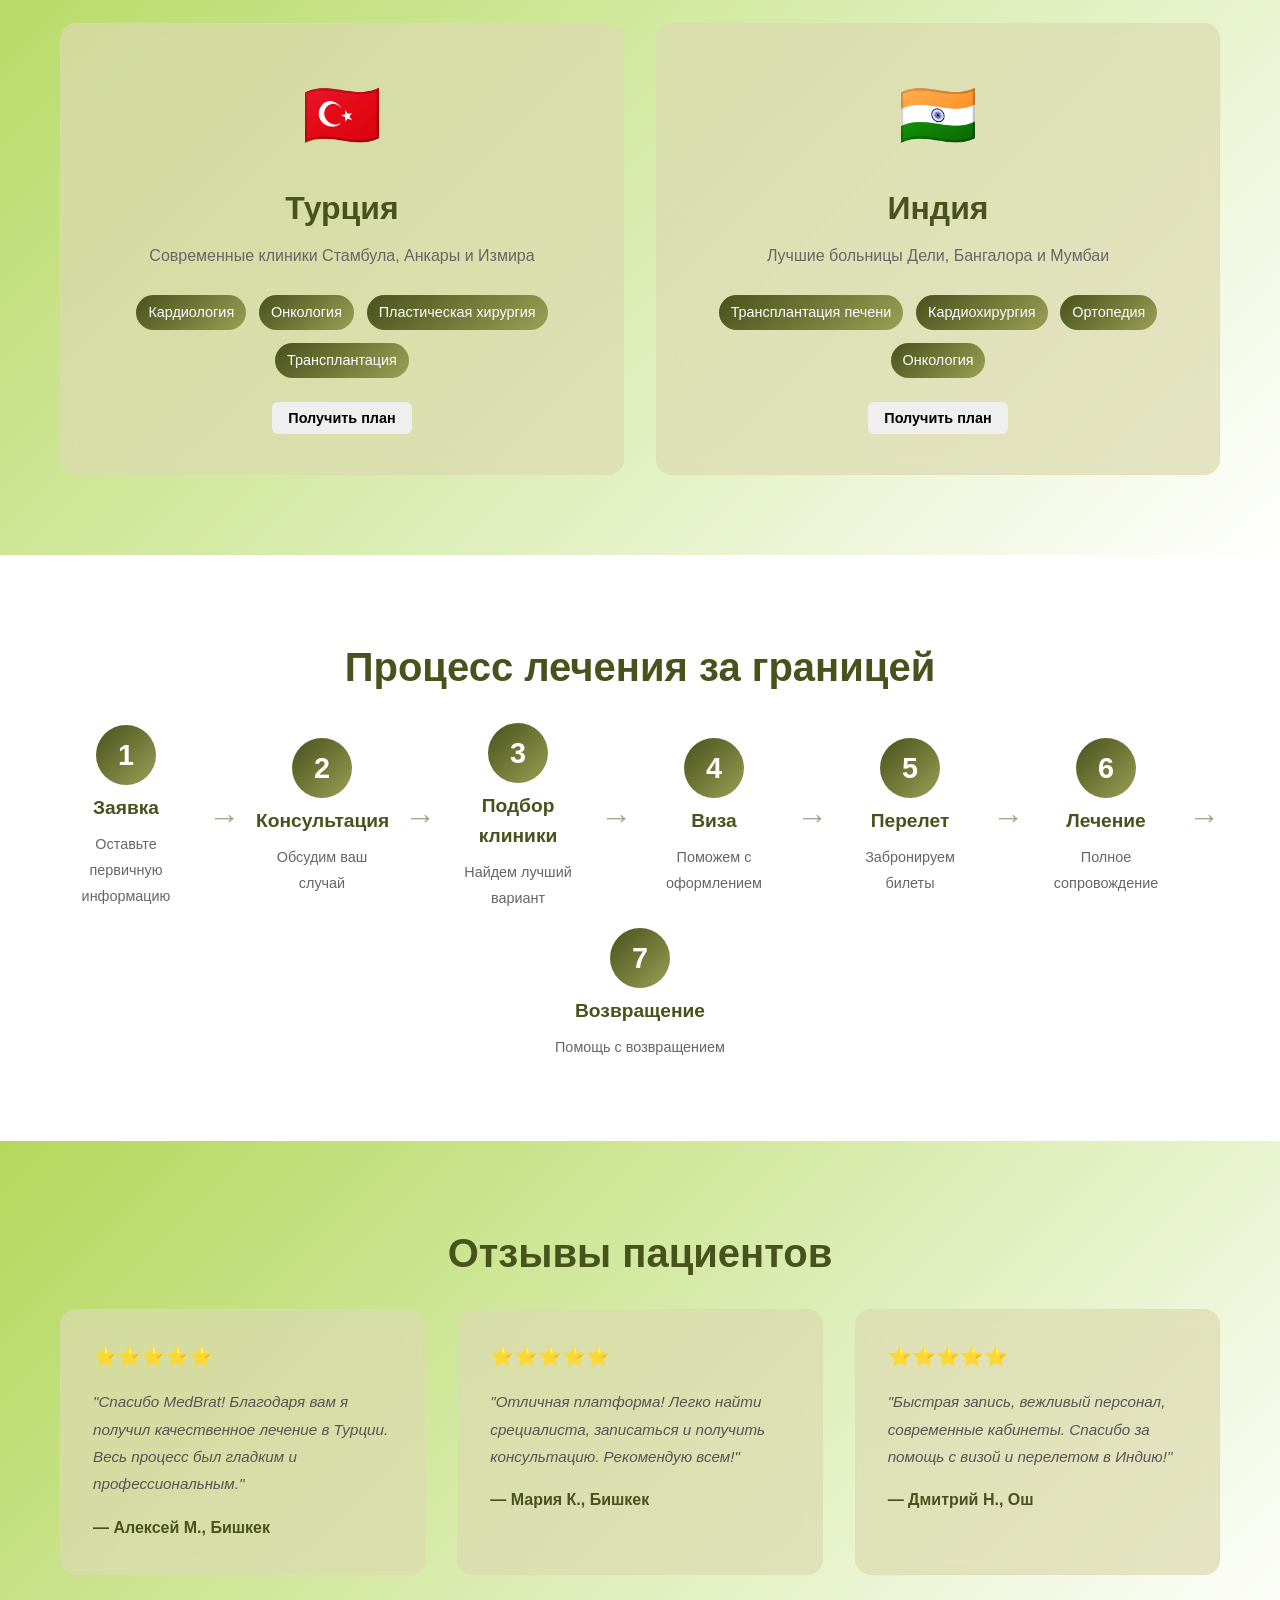
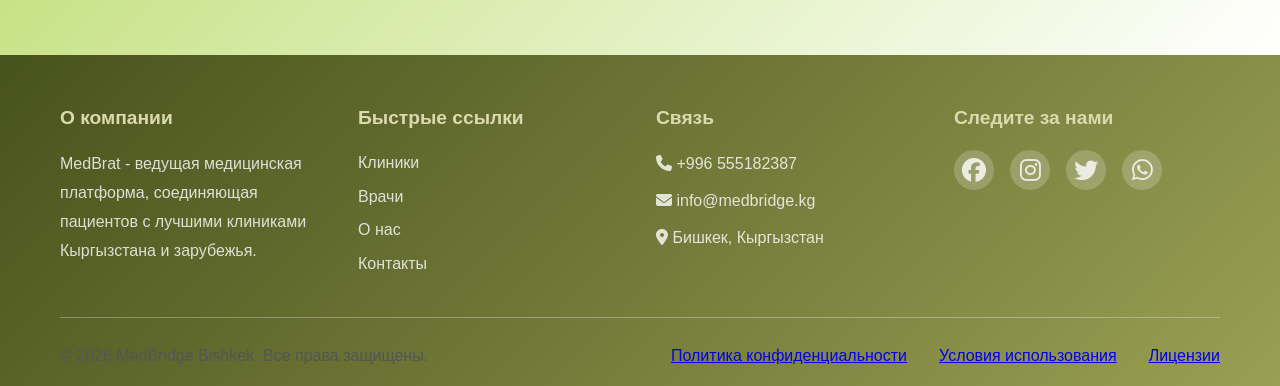
==== commit 3cf3e997: "added new feature" ====
--- a/us-project-git/index.html
+++ b/us-project-git/index.html
@@ -3,7 +3,7 @@
 <head>
     <meta charset="UTF-8">
     <meta name="viewport" content="width=device-width, initial-scale=1.0">
-    <title>MedBridge Bishkek - Медицинская платформа</title>
+    <title>Medbrat</title>
     <link rel="stylesheet" href="styles.css">
     <link rel="stylesheet" href="https://cdnjs.cloudflare.com/ajax/libs/font-awesome/6.4.0/css/all.min.css">
 </head>
@@ -14,7 +14,7 @@
             <div class="header-content">
                 <div class="logo">
                     <i class="fas fa-hospital"></i>
-                    <span>MedBridge</span>
+                    <span>MedBrat</span>
                 </div>
                 
                 <nav class="nav-menu">
@@ -24,7 +24,6 @@
                     <a href="abroad-treatment.html" class="nav-link" data-i18n="navAbroad">Лечение за границей</a>
                     <a href="doctors-section.html" class="nav-link" data-i18n="navDoctorsSection">Врачам</a>
                     <a href="about-us.html" class="nav-link" data-i18n="navAbout">О нас</a>
-                    <a href="#" class="nav-link" data-i18n="navContacts">Контакты</a>
                 </nav>
 
                 <div class="header-right">
@@ -38,7 +37,7 @@
                             <button class="lang-option" data-lang="ky">Кыргызский</button>
                             <button class="lang-option" data-lang="en">English</button>
                         </div>
-                    </div>
+                    </div>  
                     <button class="burger-menu">
                         <span></span>
                         <span></span>
@@ -56,7 +55,7 @@
             <p class="hero-subtitle">Лучшие клиники Бишкека, Турции и Индии в одном месте</p>
             <div class="hero-buttons">
                 <button class="btn btn-primary" onclick="document.getElementById('clinics-search').scrollIntoView({behavior: 'smooth'})">
-                    <span data-i18n="findClinic">Найти клинику</span>
+                    Найти клинику
                 </button>
                 <button class="btn btn-secondary" data-i18n="getConsultation">Получить консультацию</button>
             </div>
@@ -323,7 +322,7 @@
             <div class="reviews-grid">
                 <div class="review-card glass">
                     <div class="review-rating">⭐⭐⭐⭐⭐</div>
-                    <p class="review-text">"Спасибо MedBridge! Благодаря вам я получил качественное лечение в Турции. Весь процесс был гладким и профессиональным."</p>
+                    <p class="review-text">"Спасибо MedBrat! Благодаря вам я получил качественное лечение в Турции. Весь процесс был гладким и профессиональным."</p>
                     <p class="review-author">— Алексей М., Бишкек</p>
                 </div>
 
@@ -376,7 +375,7 @@
             <div class="footer-grid">
                 <div class="footer-section">
                     <h4>О компании</h4>
-                    <p>MedBridge - ведущая медицинская платформа, соединяющая пациентов с лучшими клиниками Кыргызстана и зарубежья.</p>
+                    <p>MedBrat - ведущая медицинская платформа, соединяющая пациентов с лучшими клиниками Кыргызстана и зарубежья.</p>
                 </div>
 
                 <div class="footer-section">
@@ -391,7 +390,7 @@
 
                 <div class="footer-section">
                     <h4>Связь</h4>
-                    <p><i class="fas fa-phone"></i> +996 312 907070</p>
+                    <p><i class="fas fa-phone"></i> +996 555182387</p>
                     <p><i class="fas fa-envelope"></i> info@medbridge.kg</p>
                     <p><i class="fas fa-map-marker-alt"></i> Бишкек, Кыргызстан</p>
                 </div>
@@ -400,9 +399,9 @@
                     <h4>Следите за нами</h4>
                     <div class="social-links">
                         <a href="#"><i class="fab fa-facebook"></i></a>
-                        <a href="#"><i class="fab fa-instagram"></i></a>
+                        <a href="https://www.instagram.com/asanov_amangeldi5?igsh=ZXFseXI0ZHVhZzVo"><i class="fab fa-instagram"></i></a>
                         <a href="#"><i class="fab fa-twitter"></i></a>
-                        <a href="#"><i class="fab fa-whatsapp"></i></a>
+                        <a href="https://wa.me/555182387"><i class="fab fa-whatsapp"></i></a>
                     </div>
                 </div>
             </div>
